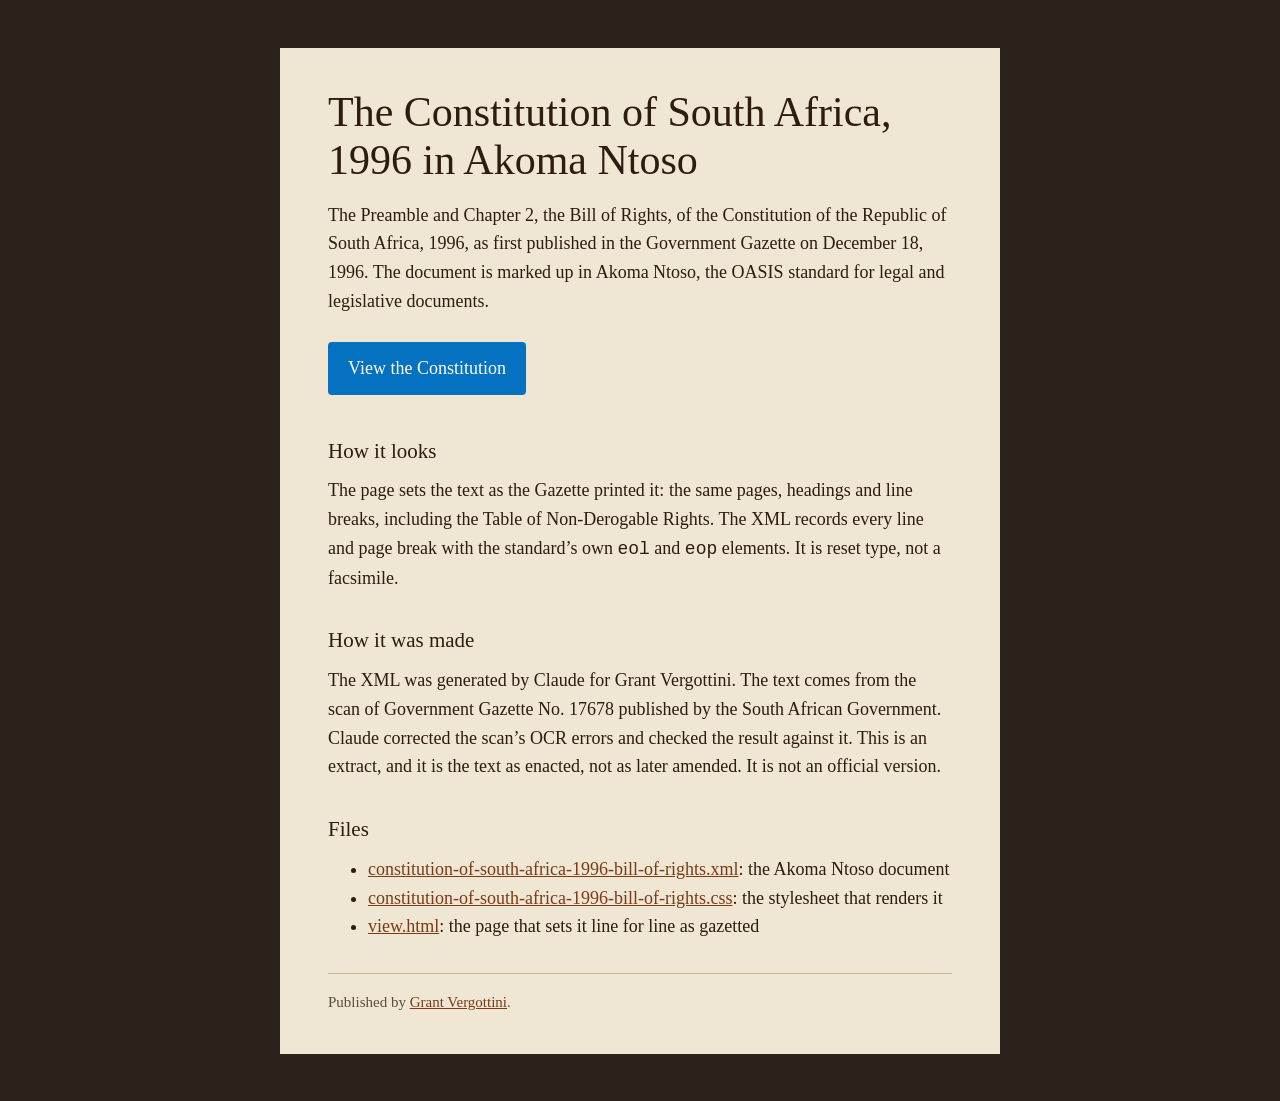
==== index.html @ effd7fb9 "Add files via upload" ====
<!doctype html>
<html lang="en">
<head>
<meta charset="utf-8">
<meta name="viewport" content="width=device-width, initial-scale=1">
<title>The Constitution of South Africa, 1996 in Akoma Ntoso</title>
<meta name="description" content="The Preamble and Bill of Rights of the Constitution of South Africa, 1996, in Akoma Ntoso XML, set line for line as first gazetted.">
<style>
:root { --ground: #2a221b; --panel: #efe6d3; --ink: #2e1c10; --muted: #5c4c3a; --accent: #7a3b16; --blue: #0472C1; }
* { box-sizing: border-box; }
body { margin: 0; background: var(--ground); color: var(--ink); font: 18px/1.6 Georgia, "Times New Roman", serif; }
main { max-width: 720px; margin: 48px auto; padding: 40px clamp(20px, 5vw, 48px); background: var(--panel); }
h1 { font-size: clamp(30px, 6vw, 42px); line-height: 1.15; margin: 0 0 16px; font-weight: 400; }
h2 { font-size: 21px; margin: 32px 0 8px; font-weight: 400; }
p, ul { margin: 0 0 14px; }
a { color: var(--accent); }
.view { display: inline-block; margin: 12px 0 8px; padding: 12px 20px; background: var(--blue); color: #fff; text-decoration: none; border-radius: 4px; }
.view:hover, .view:focus-visible { background: #035fa2; }
footer { margin-top: 32px; padding-top: 16px; border-top: 1px solid #c9b998; color: var(--muted); font-size: 15px; }
</style>
</head>
<body>
<main>
  <h1>The Constitution of South Africa, 1996 in Akoma Ntoso</h1>
  <p>The Preamble and Chapter 2, the Bill of Rights, of the Constitution of the Republic of South Africa, 1996, as first published in the Government Gazette on December 18, 1996. The document is marked up in Akoma Ntoso, the OASIS standard for legal and legislative documents.</p>
  <a class="view" href="view.html" target="_blank" rel="noopener">View the Constitution</a>
  <h2>How it looks</h2>
  <p>The page sets the text as the Gazette printed it: the same pages, headings and line breaks, including the Table of Non-Derogable Rights. The XML records every line and page break with the standard&rsquo;s own <code>eol</code> and <code>eop</code> elements. It is reset type, not a facsimile.</p>
  <h2>How it was made</h2>
  <p>The XML was generated by Claude for Grant Vergottini. The text comes from the scan of Government Gazette No. 17678 published by the South African Government. Claude corrected the scan&rsquo;s OCR errors and checked the result against it. This is an extract, and it is the text as enacted, not as later amended. It is not an official version.</p>
  <h2>Files</h2>
  <ul>
    <li><a href="constitution-of-south-africa-1996-bill-of-rights.xml">constitution-of-south-africa-1996-bill-of-rights.xml</a>: the Akoma Ntoso document</li>
    <li><a href="constitution-of-south-africa-1996-bill-of-rights.css">constitution-of-south-africa-1996-bill-of-rights.css</a>: the stylesheet that renders it</li>
    <li><a href="view.html">view.html</a>: the page that sets it line for line as gazetted</li>
  </ul>
  <footer>Published by <a href="https://grantvergottini.com/">Grant Vergottini</a>.</footer>
</main>
</body>
</html>
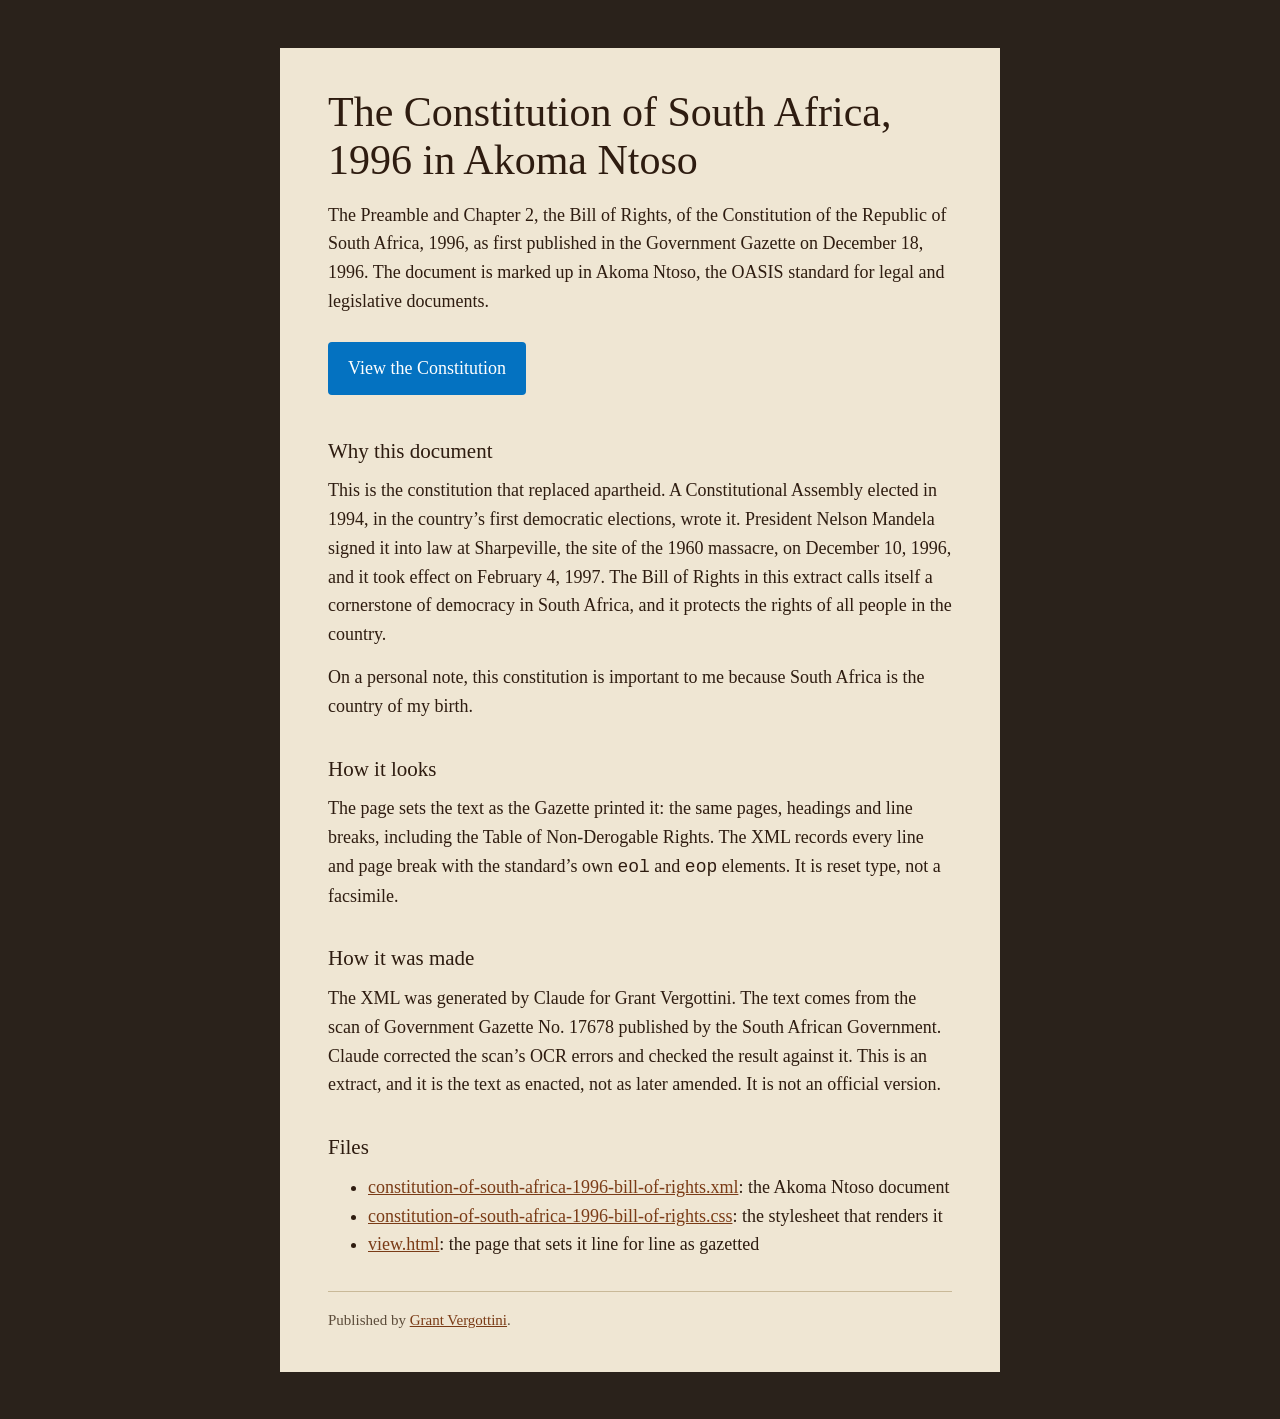
==== commit deb11a09: "Add Why this document Co-Authored-By: Claude Opus 5.5 <noreply@anthropic.com> Claude-Session: https" ====
--- a/index.html
+++ b/index.html
@@ -23,7 +23,10 @@
 <main>
   <h1>The Constitution of South Africa, 1996 in Akoma Ntoso</h1>
   <p>The Preamble and Chapter 2, the Bill of Rights, of the Constitution of the Republic of South Africa, 1996, as first published in the Government Gazette on December 18, 1996. The document is marked up in Akoma Ntoso, the OASIS standard for legal and legislative documents.</p>
-  <a class="view" href="view.html" target="_blank" rel="noopener">View the Constitution</a>
+  <a class="view" href="view.html">View the Constitution</a>
+  <h2>Why this document</h2>
+  <p>This is the constitution that replaced apartheid. A Constitutional Assembly elected in 1994, in the country&rsquo;s first democratic elections, wrote it. President Nelson Mandela signed it into law at Sharpeville, the site of the 1960 massacre, on December 10, 1996, and it took effect on February 4, 1997. The Bill of Rights in this extract calls itself a cornerstone of democracy in South Africa, and it protects the rights of all people in the country.</p>
+  <p>On a personal note, this constitution is important to me because South Africa is the country of my birth.</p>
   <h2>How it looks</h2>
   <p>The page sets the text as the Gazette printed it: the same pages, headings and line breaks, including the Table of Non-Derogable Rights. The XML records every line and page break with the standard&rsquo;s own <code>eol</code> and <code>eop</code> elements. It is reset type, not a facsimile.</p>
   <h2>How it was made</h2>
